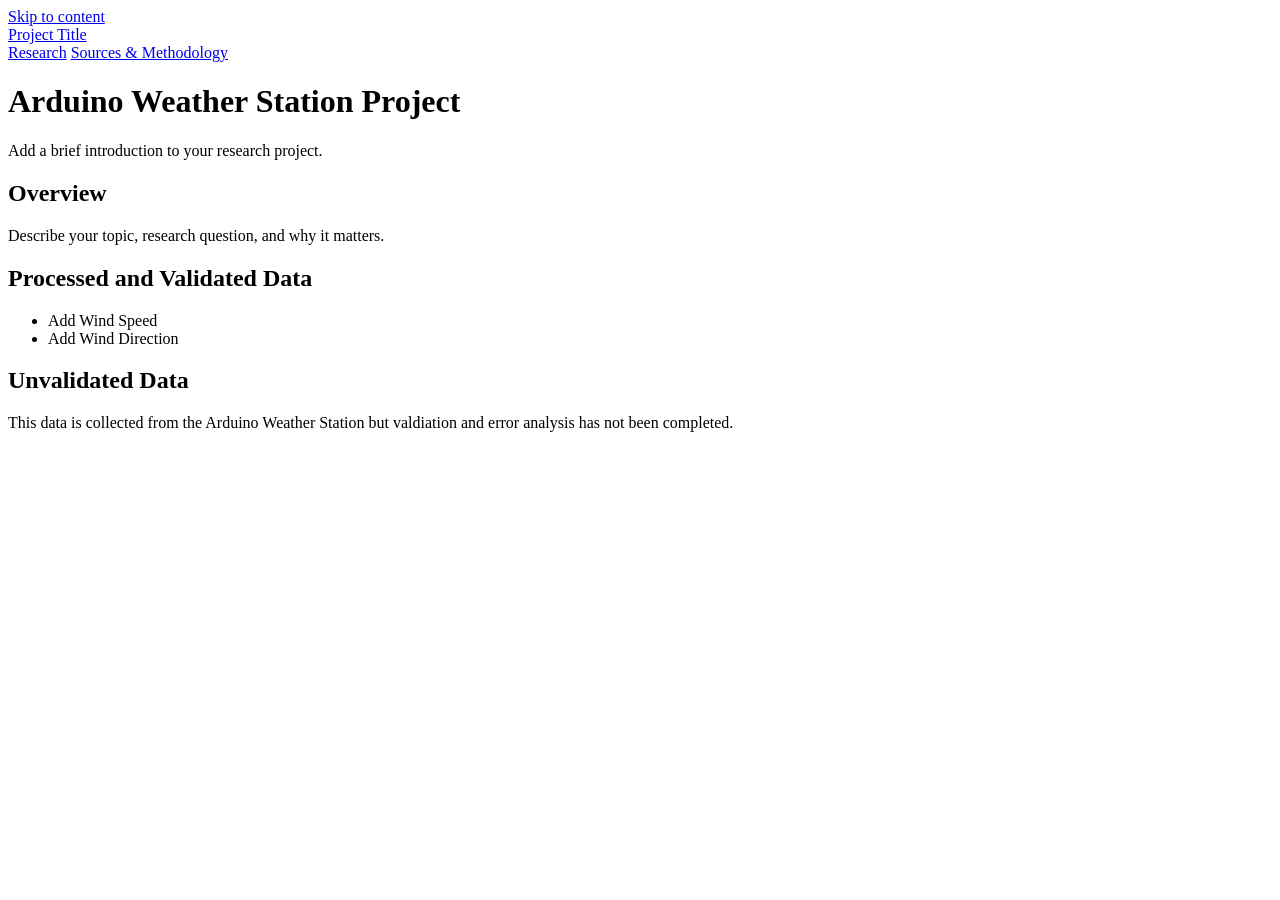
==== index.html @ 9301d2dc "Add files via upload" ====
<!DOCTYPE html>
<html lang="en">
<head>
    <meta charset="utf-8">
    <meta name="viewport" content="width=device-width, initial-scale=1">
    <meta name="description" content="Research overview and findings.">
    <title>Research | Project Title</title>
    <link rel="stylesheet" href="style.css">
</head>
<body>
    <a class="skip-link" href="#main-content">Skip to content</a>

    <header class="site-header">
        <div class="container header-content">
            <a class="site-title" href="index.html">Project Title</a>

            <nav aria-label="Main navigation">
                <a href="index.html" aria-current="page">Research</a>
                <a href="sources.html">Sources &amp; Methodology</a>
            </nav>
        </div>
    </header>

    <main id="main-content" class="container">
        <h1>Arduino Weather Station Project</h1>
        <p class="intro">Add a brief introduction to your research project.</p>

        <section aria-labelledby="overview-heading">
            <h2 id="overview-heading">Overview</h2>
            <p>
                Describe your topic, research question, and why it matters.
            </p>
        </section>

        <section aria-labelledby="findings-heading">
            <h2 id="findings-heading">Processed and Validated Data</h2>
            <ul>
                <li>Add Wind Speed</li>
                <li>Add Wind Direction</li>
            </ul>
        </section>

        <section aria-labelledby="analysis-heading">
            <h2 id="analysis-heading">Unvalidated Data</h2>
            <p>
                This data is collected from the Arduino Weather Station but valdiation and error analysis has not been completed.  
            </p>
        </section>

        </section>
    </main>
</body>
</html>
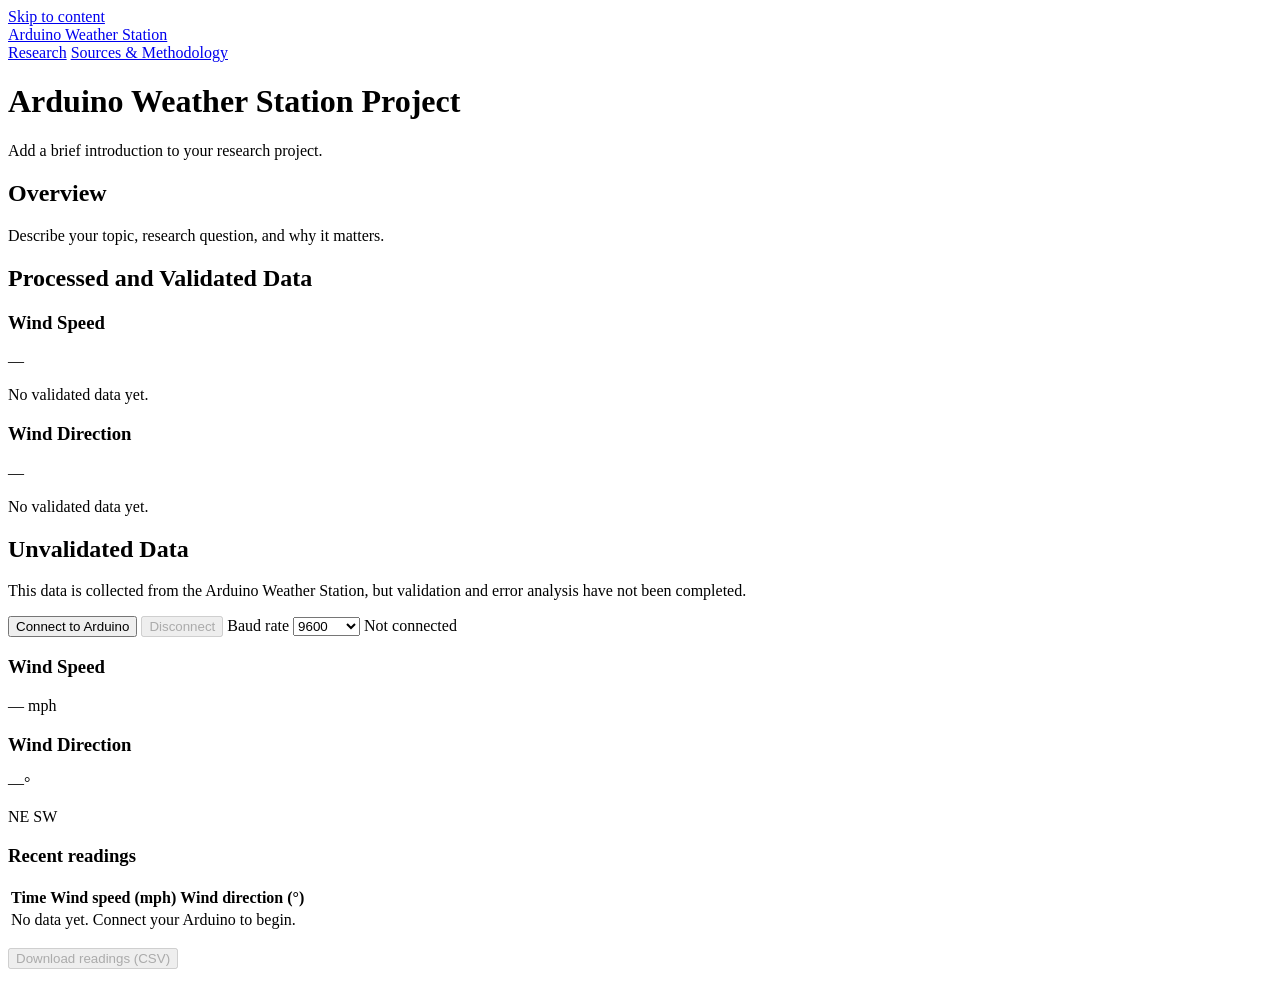
==== commit 036fe1ae: "added styling" ====
--- a/index.html
+++ b/index.html
@@ -4,15 +4,15 @@
     <meta charset="utf-8">
     <meta name="viewport" content="width=device-width, initial-scale=1">
     <meta name="description" content="Research overview and findings.">
-    <title>Research | Project Title</title>
-    <link rel="stylesheet" href="style.css">
+    <title>Research | Arduino Weather Station</title>
+    <link rel="stylesheet" href="assets/css/style.css">
 </head>
 <body>
     <a class="skip-link" href="#main-content">Skip to content</a>
 
     <header class="site-header">
         <div class="container header-content">
-            <a class="site-title" href="index.html">Project Title</a>
+            <a class="site-title" href="index.html">Arduino Weather Station</a>
 
             <nav aria-label="Main navigation">
                 <a href="index.html" aria-current="page">Research</a>
@@ -34,20 +34,80 @@
 
         <section aria-labelledby="findings-heading">
             <h2 id="findings-heading">Processed and Validated Data</h2>
-            <ul>
-                <li>Add Wind Speed</li>
-                <li>Add Wind Direction</li>
-            </ul>
+            <div class="cards">
+                <div class="card">
+                    <h3>Wind Speed</h3>
+                    <p class="reading" id="validated-speed">&mdash;</p>
+                    <p class="note">No validated data yet.</p>
+                </div>
+                <div class="card">
+                    <h3>Wind Direction</h3>
+                    <p class="reading" id="validated-dir">&mdash;</p>
+                    <p class="note">No validated data yet.</p>
+                </div>
+            </div>
         </section>
 
         <section aria-labelledby="analysis-heading">
             <h2 id="analysis-heading">Unvalidated Data</h2>
             <p>
-                This data is collected from the Arduino Weather Station but valdiation and error analysis has not been completed.  
+                This data is collected from the Arduino Weather Station, but
+                validation and error analysis have not been completed.
+            </p>
+
+            <div class="controls">
+                <button type="button" id="connect-btn">Connect to Arduino</button>
+                <button type="button" id="disconnect-btn" class="secondary" disabled>Disconnect</button>
+                <label for="baud">Baud rate</label>
+                <select id="baud">
+                    <option value="9600" selected>9600</option>
+                    <option value="19200">19200</option>
+                    <option value="57600">57600</option>
+                    <option value="115200">115200</option>
+                </select>
+                <span id="status" class="status" role="status" aria-live="polite">Not connected</span>
+            </div>
+
+            <div class="cards">
+                <div class="card">
+                    <h3>Wind Speed</h3>
+                    <p class="reading"><span id="live-speed">&mdash;</span> <span class="unit">mph</span></p>
+                </div>
+                <div class="card">
+                    <h3>Wind Direction</h3>
+                    <p class="reading">
+                        <span id="live-dir">&mdash;</span>&deg;
+                        <span class="unit" id="live-compass"></span>
+                    </p>
+                    <div class="compass" aria-hidden="true">
+                        <div class="needle" id="needle"></div>
+                        <span class="n">N</span><span class="e">E</span>
+                        <span class="s">S</span><span class="w">W</span>
+                    </div>
+                </div>
+            </div>
+
+            <h3>Recent readings</h3>
+            <div class="table-wrap">
+                <table>
+                    <thead>
+                        <tr>
+                            <th scope="col">Time</th>
+                            <th scope="col">Wind speed (mph)</th>
+                            <th scope="col">Wind direction (&deg;)</th>
+                        </tr>
+                    </thead>
+                    <tbody id="log">
+                        <tr><td colspan="3">No data yet. Connect your Arduino to begin.</td></tr>
+                    </tbody>
+                </table>
+            </div>
+            <p>
+                <button type="button" id="download-btn" class="secondary" disabled>Download readings (CSV)</button>
             </p>
         </section>
+    </main>
 
-        </section>
-    </main>
+    <script src="assets/js/app.js"></script>
 </body>
 </html>
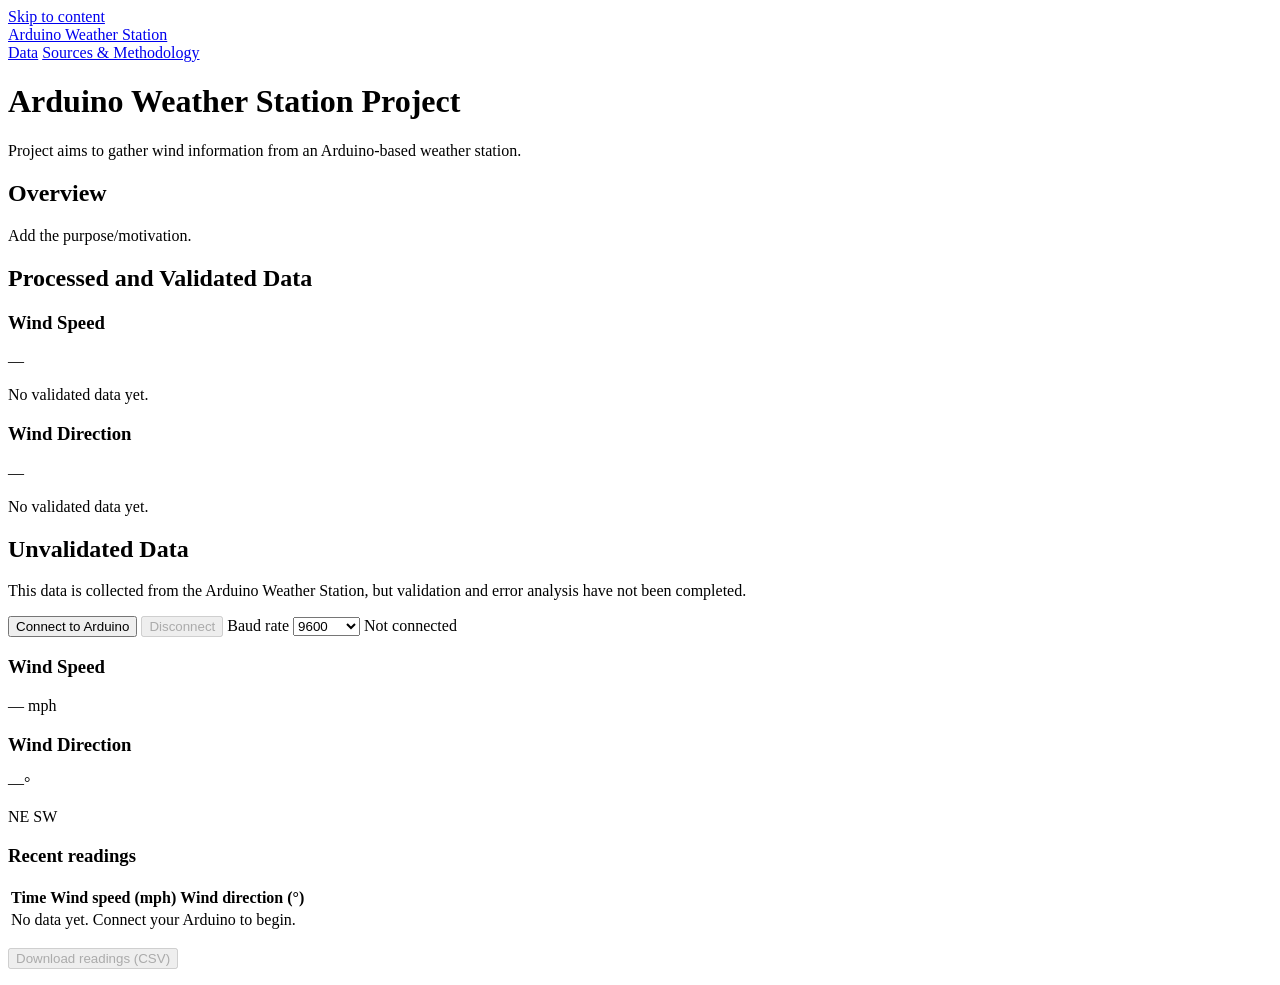
==== commit c14932cf: "Font" ====
--- a/index.html
+++ b/index.html
@@ -15,7 +15,7 @@
             <a class="site-title" href="index.html">Arduino Weather Station</a>
 
             <nav aria-label="Main navigation">
-                <a href="index.html" aria-current="page">Research</a>
+                <a href="index.html" aria-current="page">Data</a>
                 <a href="sources.html">Sources &amp; Methodology</a>
             </nav>
         </div>
@@ -23,12 +23,12 @@
 
     <main id="main-content" class="container">
         <h1>Arduino Weather Station Project</h1>
-        <p class="intro">Add a brief introduction to your research project.</p>
+        <p class="intro">Project aims to gather wind information from an Arduino-based weather station.</p>
 
         <section aria-labelledby="overview-heading">
             <h2 id="overview-heading">Overview</h2>
             <p>
-                Describe your topic, research question, and why it matters.
+                Add the purpose/motivation. 
             </p>
         </section>
 
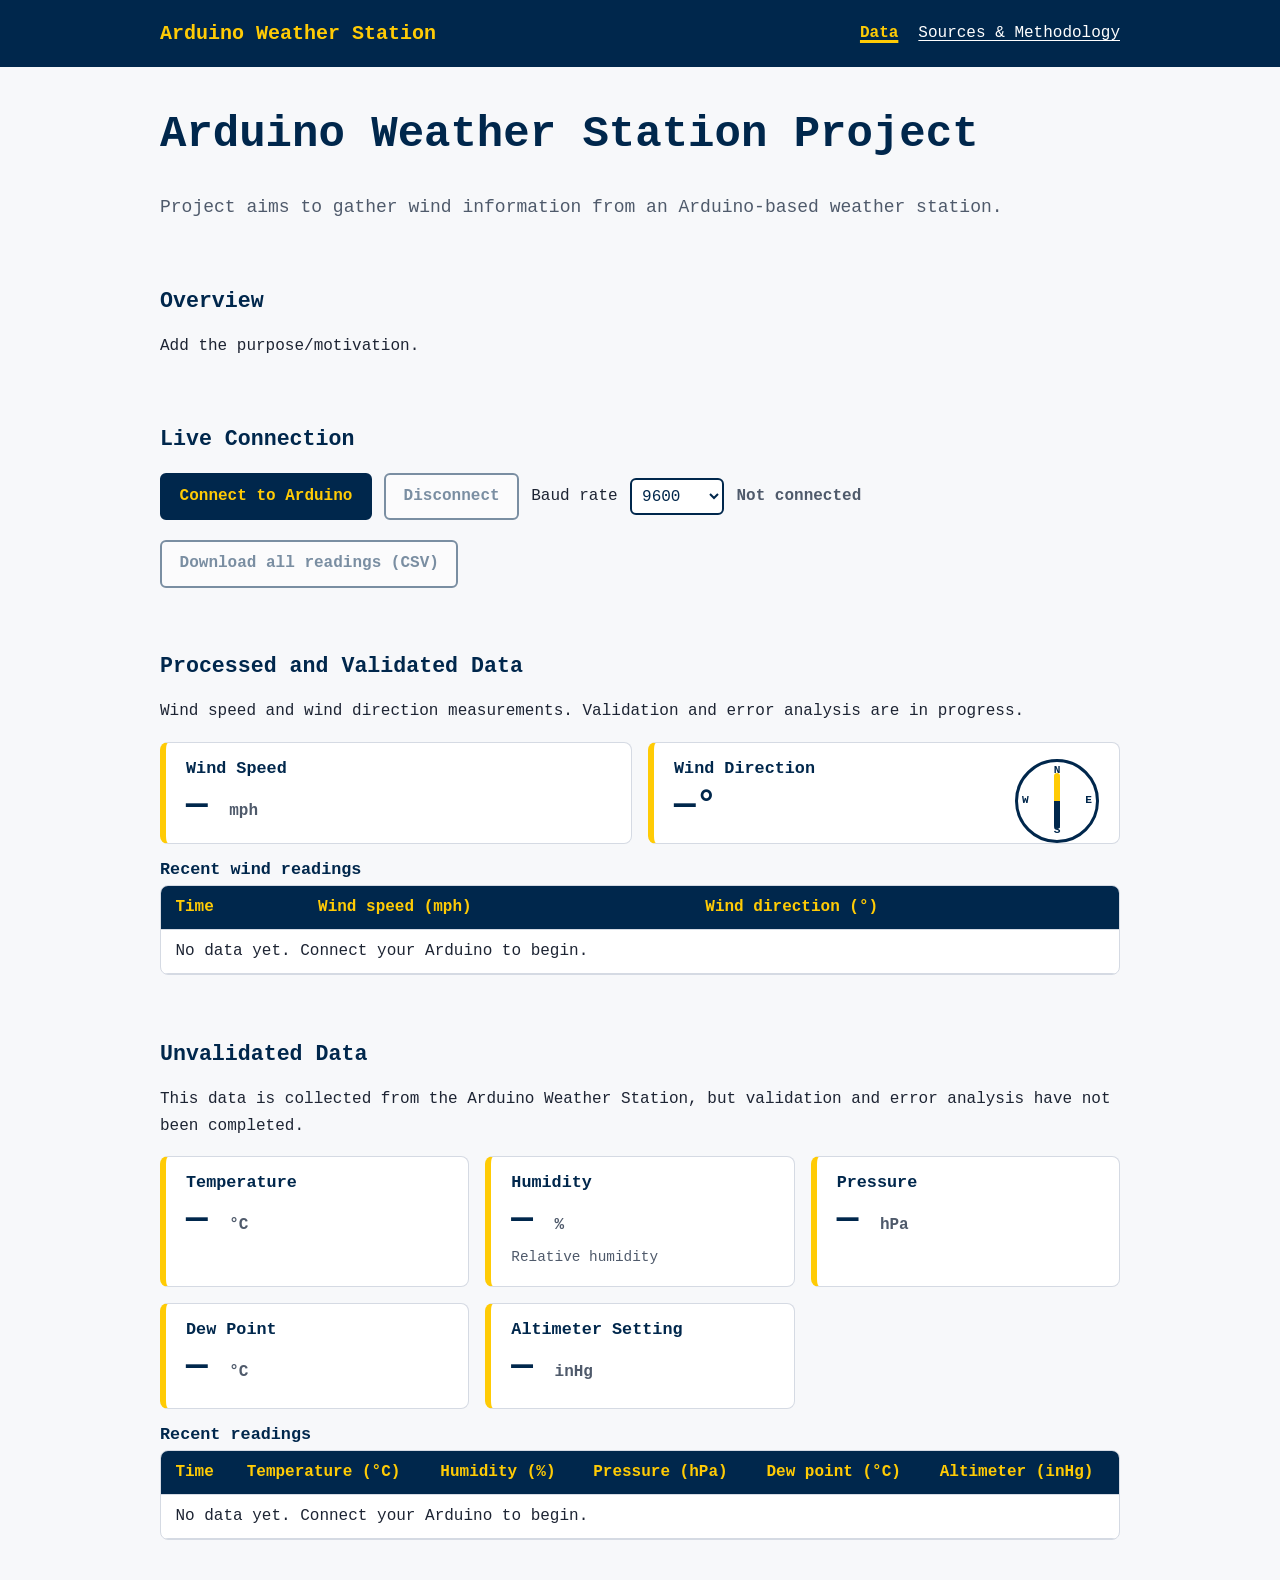
==== commit 0f3b0970: "add temp, hum, etc" ====
--- a/index.html
+++ b/index.html
@@ -4,7 +4,7 @@
     <meta charset="utf-8">
     <meta name="viewport" content="width=device-width, initial-scale=1">
     <meta name="description" content="Research overview and findings.">
-    <title>Research | Arduino Weather Station</title>
+    <title>Data | Arduino Weather Station</title>
     <link rel="stylesheet" href="assets/css/style.css">
 </head>
 <body>
@@ -28,33 +28,12 @@
         <section aria-labelledby="overview-heading">
             <h2 id="overview-heading">Overview</h2>
             <p>
-                Add the purpose/motivation. 
+                Add the purpose/motivation.
             </p>
         </section>
 
-        <section aria-labelledby="findings-heading">
-            <h2 id="findings-heading">Processed and Validated Data</h2>
-            <div class="cards">
-                <div class="card">
-                    <h3>Wind Speed</h3>
-                    <p class="reading" id="validated-speed">&mdash;</p>
-                    <p class="note">No validated data yet.</p>
-                </div>
-                <div class="card">
-                    <h3>Wind Direction</h3>
-                    <p class="reading" id="validated-dir">&mdash;</p>
-                    <p class="note">No validated data yet.</p>
-                </div>
-            </div>
-        </section>
-
-        <section aria-labelledby="analysis-heading">
-            <h2 id="analysis-heading">Unvalidated Data</h2>
-            <p>
-                This data is collected from the Arduino Weather Station, but
-                validation and error analysis have not been completed.
-            </p>
-
+        <section aria-labelledby="connect-heading">
+            <h2 id="connect-heading">Live Connection</h2>
             <div class="controls">
                 <button type="button" id="connect-btn">Connect to Arduino</button>
                 <button type="button" id="disconnect-btn" class="secondary" disabled>Disconnect</button>
@@ -67,6 +46,17 @@
                 </select>
                 <span id="status" class="status" role="status" aria-live="polite">Not connected</span>
             </div>
+            <p>
+                <button type="button" id="download-btn" class="secondary" disabled>Download all readings (CSV)</button>
+            </p>
+        </section>
+
+        <section aria-labelledby="findings-heading">
+            <h2 id="findings-heading">Processed and Validated Data</h2>
+            <p>
+                Wind speed and wind direction measurements. Validation and
+                error analysis are in progress.
+            </p>
 
             <div class="cards">
                 <div class="card">
@@ -87,7 +77,7 @@
                 </div>
             </div>
 
-            <h3>Recent readings</h3>
+            <h3>Recent wind readings</h3>
             <div class="table-wrap">
                 <table>
                     <thead>
@@ -97,14 +87,66 @@
                             <th scope="col">Wind direction (&deg;)</th>
                         </tr>
                     </thead>
-                    <tbody id="log">
+                    <tbody id="wind-log">
                         <tr><td colspan="3">No data yet. Connect your Arduino to begin.</td></tr>
                     </tbody>
                 </table>
             </div>
+        </section>
+
+        <section aria-labelledby="analysis-heading">
+            <h2 id="analysis-heading">Unvalidated Data</h2>
             <p>
-                <button type="button" id="download-btn" class="secondary" disabled>Download readings (CSV)</button>
+                This data is collected from the Arduino Weather Station, but
+                validation and error analysis have not been completed.
             </p>
+
+            <div class="cards">
+                <div class="card">
+                    <h3>Temperature</h3>
+                    <p class="reading"><span id="live-temp">&mdash;</span> <span class="unit">&deg;C</span></p>
+                    <p class="note" id="live-temp-f"></p>
+                </div>
+                <div class="card">
+                    <h3>Humidity</h3>
+                    <p class="reading"><span id="live-humidity">&mdash;</span> <span class="unit">%</span></p>
+                    <p class="note">Relative humidity</p>
+                </div>
+                <div class="card">
+                    <h3>Pressure</h3>
+                    <p class="reading"><span id="live-pressure">&mdash;</span> <span class="unit">hPa</span></p>
+                    <p class="note" id="live-pressure-inhg"></p>
+                </div>
+                <div class="card">
+                    <h3>Dew Point</h3>
+                    <p class="reading"><span id="live-dewpoint">&mdash;</span> <span class="unit">&deg;C</span></p>
+                    <p class="note" id="live-dewpoint-f"></p>
+                </div>
+                <div class="card">
+                    <h3>Altimeter Setting</h3>
+                    <p class="reading"><span id="live-altimeter">&mdash;</span> <span class="unit">inHg</span></p>
+                    <p class="note" id="live-altimeter-hpa"></p>
+                </div>
+            </div>
+
+            <h3>Recent readings</h3>
+            <div class="table-wrap">
+                <table>
+                    <thead>
+                        <tr>
+                            <th scope="col">Time</th>
+                            <th scope="col">Temperature (&deg;C)</th>
+                            <th scope="col">Humidity (%)</th>
+                            <th scope="col">Pressure (hPa)</th>
+                            <th scope="col">Dew point (&deg;C)</th>
+                            <th scope="col">Altimeter (inHg)</th>
+                        </tr>
+                    </thead>
+                    <tbody id="env-log">
+                        <tr><td colspan="6">No data yet. Connect your Arduino to begin.</td></tr>
+                    </tbody>
+                </table>
+            </div>
         </section>
     </main>
 
--- a/assets/css/style.css
+++ b/assets/css/style.css
@@ -0,0 +1,303 @@
+:root {
+    --um-blue: #00274c;
+    --um-maize: #ffcb05;
+    --bg: #f7f8fa;
+    --text: #1d2433;
+    --muted: #4f5a6b;
+    --border: #d5dae3;
+}
+
+* {
+    box-sizing: border-box;
+}
+
+body {
+    margin: 0;
+    background: var(--bg);
+    color: var(--text);
+    font-family: "Courier New", Courier, monospace;
+    line-height: 1.7;
+}
+
+.container {
+    width: min(100% - 2rem, 960px);
+    margin-inline: auto;
+}
+
+.site-header {
+    background: var(--um-blue);
+    /* border-bottom: 5px solid var(--um-maize); */
+}
+
+.header-content {
+    display: flex;
+    align-items: center;
+    justify-content: space-between;
+    flex-wrap: wrap;
+    gap: 1rem;
+    padding-block: 1rem;
+}
+
+.site-title {
+    color: var(--um-maize);
+    font-size: 1.25rem;
+    font-weight: 700;
+    text-decoration: none;
+}
+
+nav {
+    display: flex;
+    flex-wrap: wrap;
+    gap: 0.5rem 1.25rem;
+}
+
+a {
+    color: var(--um-blue);
+    text-underline-offset: 0.2em;
+}
+
+nav a {
+    padding-block: 0.25rem;
+    color: #fff;
+}
+
+nav a[aria-current="page"] {
+    font-weight: 700;
+    color: var(--um-maize);
+    text-decoration-thickness: 3px;
+    text-decoration-color: var(--um-maize);
+}
+
+a:focus-visible,
+button:focus-visible,
+select:focus-visible {
+    outline: 3px solid var(--um-maize);
+    outline-offset: 3px;
+    box-shadow: 0 0 0 5px var(--um-blue);
+}
+
+main {
+    padding-block: 2.5rem;
+    overflow-wrap: anywhere;
+}
+
+h1,
+h2,
+h3 {
+    color: var(--um-blue);
+    line-height: 1.25;
+}
+
+h1 {
+    margin-top: 0;
+    font-size: clamp(2rem, 5vw, 2.75rem);
+}
+
+h2 {
+    font-size: 1.35rem;
+}
+
+h3 {
+    font-size: 1.05rem;
+    margin: 0 0 0.25rem;
+}
+
+.intro {
+    color: var(--muted);
+    font-size: 1.125rem;
+}
+
+section {
+    margin-top: 2rem;
+    padding-top: 1rem;
+    /* border-top: 3px solid var(--um-maize); */
+}
+
+li + li {
+    margin-top: 0.75rem;
+}
+
+img {
+    max-width: 100%;
+    height: auto;
+}
+
+.skip-link {
+    position: absolute;
+    top: -100px;
+    left: 1rem;
+    padding: 0.5rem 1rem;
+    background: var(--um-maize);
+    color: var(--um-blue);
+    font-weight: 700;
+    z-index: 1;
+}
+
+.skip-link:focus {
+    top: 1rem;
+}
+
+/* ---------- Controls ---------- */
+.controls {
+    display: flex;
+    flex-wrap: wrap;
+    align-items: center;
+    gap: 0.75rem;
+    margin: 1.25rem 0;
+}
+
+button {
+    font: inherit;
+    font-weight: 700;
+    padding: 0.5rem 1.1rem;
+    border: 2px solid var(--um-blue);
+    border-radius: 6px;
+    background: var(--um-blue);
+    color: var(--um-maize);
+    cursor: pointer;
+}
+
+button:hover:not(:disabled) {
+    background: var(--um-maize);
+    color: var(--um-blue);
+}
+
+button.secondary {
+    background: #fff;
+    color: var(--um-blue);
+}
+
+button.secondary:hover:not(:disabled) {
+    background: var(--um-maize);
+}
+
+button:disabled {
+    opacity: 0.5;
+    cursor: not-allowed;
+}
+
+select {
+    font: inherit;
+    padding: 0.4rem;
+    border: 2px solid var(--um-blue);
+    border-radius: 6px;
+    background: #fff;
+    color: var(--um-blue);
+}
+
+.status {
+    font-weight: 600;
+    color: var(--muted);
+}
+
+.status.connected {
+    color: #1a6b2f;
+}
+
+.status.error {
+    color: #a3211a;
+}
+
+/* ---------- Data cards ---------- */
+.cards {
+    display: grid;
+    grid-template-columns: repeat(auto-fit, minmax(240px, 1fr));
+    gap: 1rem;
+    margin-block: 1rem;
+}
+
+.card {
+    position: relative;
+    padding: 1rem 1.25rem;
+    background: #fff;
+    border: 1px solid var(--border);
+    border-left: 6px solid var(--um-maize);
+    border-radius: 8px;
+}
+
+.reading {
+    margin: 0;
+    color: var(--um-blue);
+    font-size: 2.25rem;
+    font-weight: 700;
+    line-height: 1.2;
+}
+
+.unit {
+    font-size: 1rem;
+    font-weight: 600;
+    color: var(--muted);
+}
+
+.note {
+    margin: 0.25rem 0 0;
+    color: var(--muted);
+    font-size: 0.9rem;
+}
+
+/* ---------- Compass ---------- */
+.compass {
+    position: absolute;
+    top: 1rem;
+    right: 1.25rem;
+    width: 84px;
+    height: 84px;
+    border: 3px solid var(--um-blue);
+    border-radius: 50%;
+    background: #fff;
+}
+
+.compass span {
+    position: absolute;
+    font-size: 0.7rem;
+    font-weight: 700;
+    color: var(--um-blue);
+    line-height: 1;
+}
+
+.compass .n { top: 3px; left: 50%; transform: translateX(-50%); }
+.compass .s { bottom: 3px; left: 50%; transform: translateX(-50%); }
+.compass .e { right: 4px; top: 50%; transform: translateY(-50%); }
+.compass .w { left: 4px; top: 50%; transform: translateY(-50%); }
+
+.needle {
+    position: absolute;
+    left: 50%;
+    top: 50%;
+    width: 6px;
+    height: 56px;
+    margin: -28px 0 0 -3px;
+    background: linear-gradient(to bottom, var(--um-maize) 50%, var(--um-blue) 50%);
+    border-radius: 3px;
+    transform: rotate(0deg);
+    transition: transform 0.4s ease;
+}
+
+/* ---------- Table ---------- */
+.table-wrap {
+    overflow-x: auto;
+    border: 1px solid var(--border);
+    border-radius: 8px;
+    background: #fff;
+}
+
+table {
+    width: 100%;
+    border-collapse: collapse;
+}
+
+th,
+td {
+    padding: 0.5rem 0.9rem;
+    text-align: left;
+    border-bottom: 1px solid var(--border);
+}
+
+thead th {
+    background: var(--um-blue);
+    color: var(--um-maize);
+}
+
+tbody tr:nth-child(even) {
+    background: #f3f5f9;
+}
